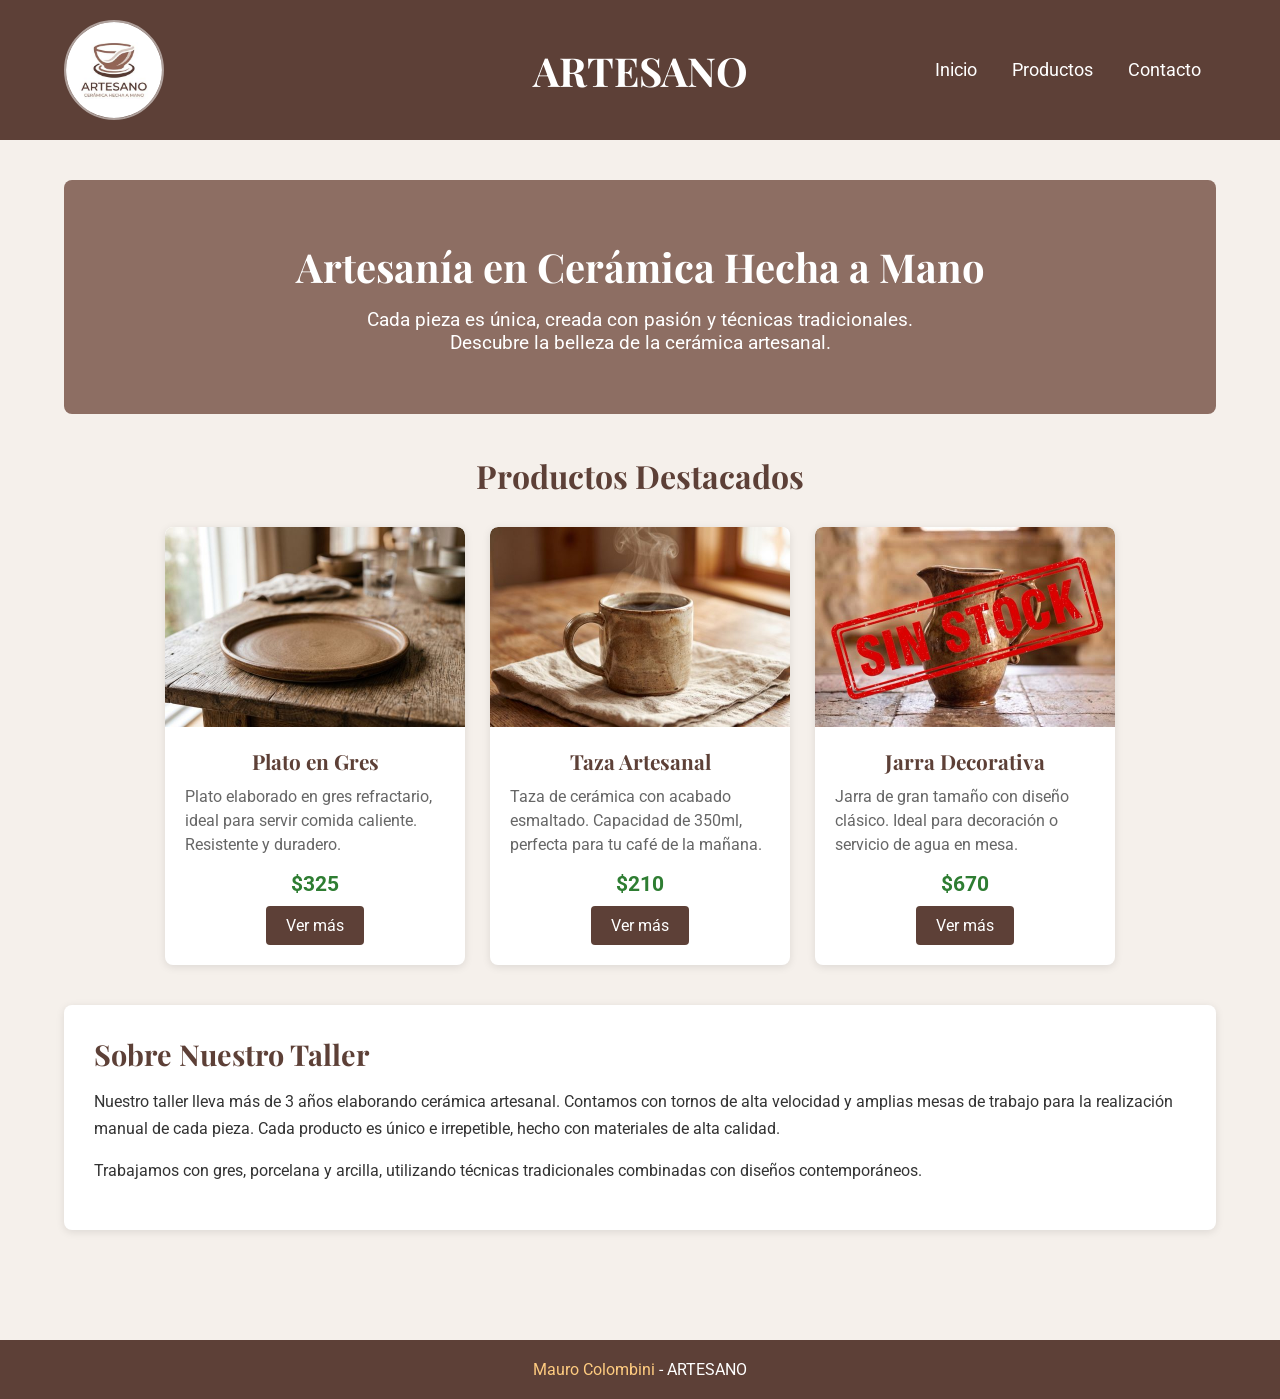
==== index.html @ 2f99ccf8 "Primer commit" ====
<!DOCTYPE html>
<html lang="es">
<head>
    <meta charset="UTF-8">
    <meta name="viewport" content="width=device-width, initial-scale=1.0">
    <title>ARTESANO - Cerámica Artesanal - Inicio</title>
    <link href="https://fonts.googleapis.com/css2?family=Playfair+Display:wght@400;700&family=Roboto:wght@400;700&display=swap" rel="stylesheet">
    <link rel="stylesheet" href="css/styles.css">
</head>
<body>
    <header class="site-header">
        <div class="site-header__container container">
            <a href="index.html" class="site-header__logo-link">
                <img src="img/logo.jpeg" alt="Logo de Cerámica Artesanal" class="site-header__logo">
            </a>
            <h1 class="site-header__title">ARTESANO</h1>
            <nav class="site-nav">
                <ul class="site-nav__list">
                    <li><a href="index.html" class="site-nav__link">Inicio</a></li>
                    <li><a href="pages/productos.html" class="site-nav__link">Productos</a></li>
                    <li><a href="pages/contacto.html" class="site-nav__link">Contacto</a></li>
                </ul>
            </nav>
        </div>
    </header>

    <main class="site-main">
        <div class="container">
            <section class="portada">
                <h2 class="portada__title">Artesanía en Cerámica Hecha a Mano</h2>
                <p class="portada__subtitle">Cada pieza es única, creada con pasión y técnicas tradicionales. Descubre la belleza de la cerámica artesanal.</p>
            </section>

            <section class="products-section">
                <h2 class="section-title">Productos Destacados</h2>
                <div class="cards">
                    <article class="card">
                        <img src="img/plato-gres.jpeg" alt="Plato de cerámica confeccionado en gres" class="card__image">
                        <div class="card__content">
                            <h3 class="card__title">Plato en Gres</h3>
                            <p class="card__description">Plato elaborado en gres refractario, ideal para servir comida caliente. Resistente y duradero.</p>
                            <p class="card__price">$325</p>
                            <a href="pages/productos.html" class="btn">Ver más</a>
                        </div>
                    </article>

                    <article class="card">
                        <img src="img/taza.jpeg" alt="Taza artesanal de cerámica" class="card__image">
                        <div class="card__content">
                            <h3 class="card__title">Taza Artesanal</h3>
                            <p class="card__description">Taza de cerámica con acabado esmaltado. Capacidad de 350ml, perfecta para tu café de la mañana.</p>
                            <p class="card__price">$210</p>
                            <a href="pages/productos.html" class="btn">Ver más</a>
                        </div>
                    </article>

                    <article class="card">
                        <img src="img/jarra_sin_stock.jpeg" alt="Jarra decorativa de cerámica" class="card__image">
                        <div class="card__content">
                            <h3 class="card__title">Jarra Decorativa</h3>
                            <p class="card__description">Jarra de gran tamaño con diseño clásico. Ideal para decoración o servicio de agua en mesa.</p>
                            <p class="card__price">$670</p>
                            <a href="pages/productos.html" class="btn">Ver más</a>
                        </div>
                    </article>
                </div>
            </section>

            <section class="info-section">
                <h2 class="info-section__title">Sobre Nuestro Taller</h2>
                <p class="info-section__text">Nuestro taller lleva más de 3 años elaborando cerámica artesanal. Contamos con tornos de alta velocidad y amplias mesas de trabajo para la realización manual de cada pieza. Cada producto es único e irrepetible, hecho con materiales de alta calidad.</p>
                <p class="info-section__text">Trabajamos con gres, porcelana y arcilla, utilizando técnicas tradicionales combinadas con diseños contemporáneos.</p>
            </section>
        </div>
    </main>

    <footer class="site-footer">
        <div class="container">
            <p><a href="mailto:mauroalexis@gmail.com" class="site-footer__link">Mauro Colombini</a> - ARTESANO</p>
        </div>
    </footer>
</body>
</html>
---- css/styles.css ----
/* ========================================
   RESET Y ESTILOS BASE
======================================== */
* {
    margin: 0;
    padding: 0;
    box-sizing: border-box;
}

body {
    font-family: 'Roboto', sans-serif;
    font-size: 16px;
    color: #333333;
    background-color: #f5f0eb;
}

h1, h2, h3 {
    font-family: 'Playfair Display', serif;
}

/* ========================================
   LAYOUT GENERAL - CONTENEDOR
   Usado en header, main y footer para centrar y limitar ancho
======================================== */
.container {
    width: 90%;
    max-width: 1200px;
    margin: 0 auto;
}

/* ========================================
   HEADER
   Barra superior con logo, título y navegación
======================================== */
.site-header {
    background-color: #5d4037;
    color: white;
    padding: 20px 0;
    /* Fijo al hacer scroll */
    position: sticky;
    top: 0;
    z-index: 100;
}

/* Contenedor flex del header: logo | título | nav */
.site-header__container {
    display: flex;
    flex-wrap: wrap;
    align-items: center;
    justify-content: space-between;
    gap: 20px;
}

/* Enlace que envuelve el logo - lleva a index.html */
.site-header__logo-link {
    flex: 1;
    display: flex;
    align-items: center;
    text-decoration: none;
    color: white;
}

/* Imagen del logo - circular con borde */
.site-header__logo {
    width: 100px;
    height: 100px;
    border-radius: 50%;
    object-fit: cover;
    border: 2px solid rgba(255, 255, 255, 0.5);
}

/* Título del sitio (nombre de la marca) */
.site-header__title {
    font-size: 2.5rem;
    margin: 0;
}

/* Navegación principal */
.site-nav {
    flex: 1;
}

.site-nav__list {
    display: flex;
    justify-content: flex-end;
    gap: 5px;
    list-style: none;
}

.site-nav__link {
    text-decoration: none;
    color: white;
    font-size: 1.1rem;
    padding: 8px 15px;
    border-radius: 4px;
    transition: background-color 0.3s;
}

.site-nav__link:hover {
    background-color: #8d6e63;
    cursor: pointer;
}

/* ========================================
   MAIN - ÁREA PRINCIPAL DE CONTENIDO
======================================== */
.site-main {
    padding: 40px 0;
    min-height: 70vh;
}

/* ========================================
   PORTADA / HERO (solo index.html)
   Sección de bienvenida con título y subtítulo
======================================== */
.portada {
    background-color: #8d6e63;
    color: white;
    text-align: center;
    padding: 60px 20px;
    margin-bottom: 40px;
    border-radius: 8px;
}

.portada__title {
    font-size: 2.5rem;
    margin-bottom: 15px;
}

.portada__subtitle {
    font-size: 1.2rem;
    font-family: 'Roboto', sans-serif;
    max-width: 600px;
    margin: 0 auto;
}

/* ========================================
   SECCIONES Y TÍTULOS DE SECCIÓN
======================================== */
.section-title {
    text-align: center;
    font-size: 2rem;
    color: #5d4037;
    margin-bottom: 30px;
}

.products-section {
    margin-bottom: 40px;
}

/* ========================================
   TARJETAS / CARDS - PRODUCTOS
   Grid de productos con imagen, info y botón
======================================== */
.cards {
    display: flex;
    flex-wrap: wrap;
    justify-content: center;
    gap: 25px;
    margin-bottom: 40px;
}

.card {
    background-color: white;
    border-radius: 8px;
    overflow: hidden;
    width: 300px;
    box-shadow: 0 2px 8px rgba(0, 0, 0, 0.1);
}

.card__image {
    width: 100%;
    height: 200px;
    object-fit: cover;
    background-color: #d7ccc8;
    display: block;
    border-radius: 8px 8px 0 0;
}

.card__content {
    display: flex;
    flex-direction: column;
    align-items: center;
    padding: 20px;
}

.card__title {
    color: #5d4037;
    margin-bottom: 10px;
    font-size: 1.3rem;
}

.card__description {
    color: #666666;
    margin-bottom: 15px;
    line-height: 1.5;
}

.card__price {
    color: #2e7d32;
    font-weight: bold;
    font-size: 1.3rem;
}

/* ========================================
   BOTONES
======================================== */
.btn {
    display: inline-block;
    background-color: #5d4037;
    color: white;
    padding: 10px 20px;
    text-decoration: none;
    border-radius: 4px;
    border: none;
    cursor: pointer;
    font-size: 1rem;
    margin-top: 10px;
}

.btn:hover {
    background-color: #3e2723;
}

/* Botón deshabilitado (sin stock) */
.btn--disabled,
.btn--disabled:hover {
    background-color: #bdbdbd;
    color: #757575;
    pointer-events: none;
}

/* ========================================
   SECCIONES INFORMATIVAS (info-section)
   Bloques con fondo blanco, sombra y padding
   Usados en: sobre taller, mapa, formulario, equipo
======================================== */
.info-section {
    background-color: white;
    padding: 30px;
    border-radius: 8px;
    margin-bottom: 30px;
    box-shadow: 0 2px 8px rgba(0, 0, 0, 0.1);
}

.info-section__title {
    color: #5d4037;
    margin-bottom: 15px;
    font-size: 1.8rem;
}

.info-section__text {
    line-height: 1.7;
    margin-bottom: 15px;
}

.info-section__image {
    width: 100%;
    max-width: 800px;
    border-radius: 8px;
    margin-top: 25px;
    margin-left: auto;
    margin-right: auto;
    background-color: #d7ccc8;
    display: block;
}

/* ========================================
   MAPA - CONTENEDOR DE IFRAME
======================================== */
.map-container {
    margin-top: 20px;
    border-radius: 8px;
    overflow: hidden;
}

.map-container__iframe {
    width: 100%;
    height: 400px;
    border: none;
    border-radius: 8px;
}

/* ========================================
   TABLA DE PRODUCTOS (productos.html)
======================================== */
.products-table {
    width: 100%;
    border-collapse: collapse;
    margin: 20px 0;
    background-color: white;
    border-radius: 8px;
    overflow: hidden;
    box-shadow: 0 2px 8px rgba(0, 0, 0, 0.1);
}

.products-table th {
    background-color: #5d4037;
    color: white;
    padding: 15px;
    text-align: left;
    font-size: 1.1rem;
}

.products-table td {
    padding: 12px 15px;
    border-bottom: 1px solid #e0e0e0;
}

.products-table tr:hover {
    background-color: #efebe9;
}

.products-table .stock-yes {
    color: #2e7d32;
    font-weight: bold;
}

.products-table .stock-no {
    color: #c62828;
    font-weight: bold;
}

/* ========================================
   FORMULARIO DE CONTACTO (contacto.html)
======================================== */
.contact-form {
    background-color: white;
    padding: 30px;
    border-radius: 8px;
    box-shadow: 0 2px 8px rgba(0, 0, 0, 0.1);
    max-width: 600px;
    margin: 0 auto;
}

.form-group {
    margin-bottom: 20px;
}

.form-group__label {
    display: block;
    margin-bottom: 8px;
    font-weight: bold;
    color: #5d4037;
}

.form-group__input,
.form-group__textarea,
.form-group__select {
    width: 100%;
    padding: 10px;
    border: 1px solid #ccc;
    border-radius: 4px;
    font-size: 1rem;
    font-family: 'Roboto', sans-serif;
}

.form-group__textarea {
    resize: vertical;
}

/* ========================================
   FOOTER
======================================== */
.site-footer {
    background-color: #5d4037;
    color: white;
    text-align: center;
    padding: 20px 0;
    margin-top: 40px;
}

.site-footer__link {
    color: #ffcc80;
    text-decoration: none;
}

.site-footer__link:hover {
    text-decoration: underline;
}

/* ========================================
   LISTA DEL EQUIPO (contacto.html)
======================================== */
.equipo-lista {
    list-style-position: inside;
    margin-bottom: 25px;
}

.equipo-lista li {
    line-height: 1.7;
    margin-bottom: 12px;
    color: #444444;
}

.equipo-lista li strong {
    color: #5d4037;
}
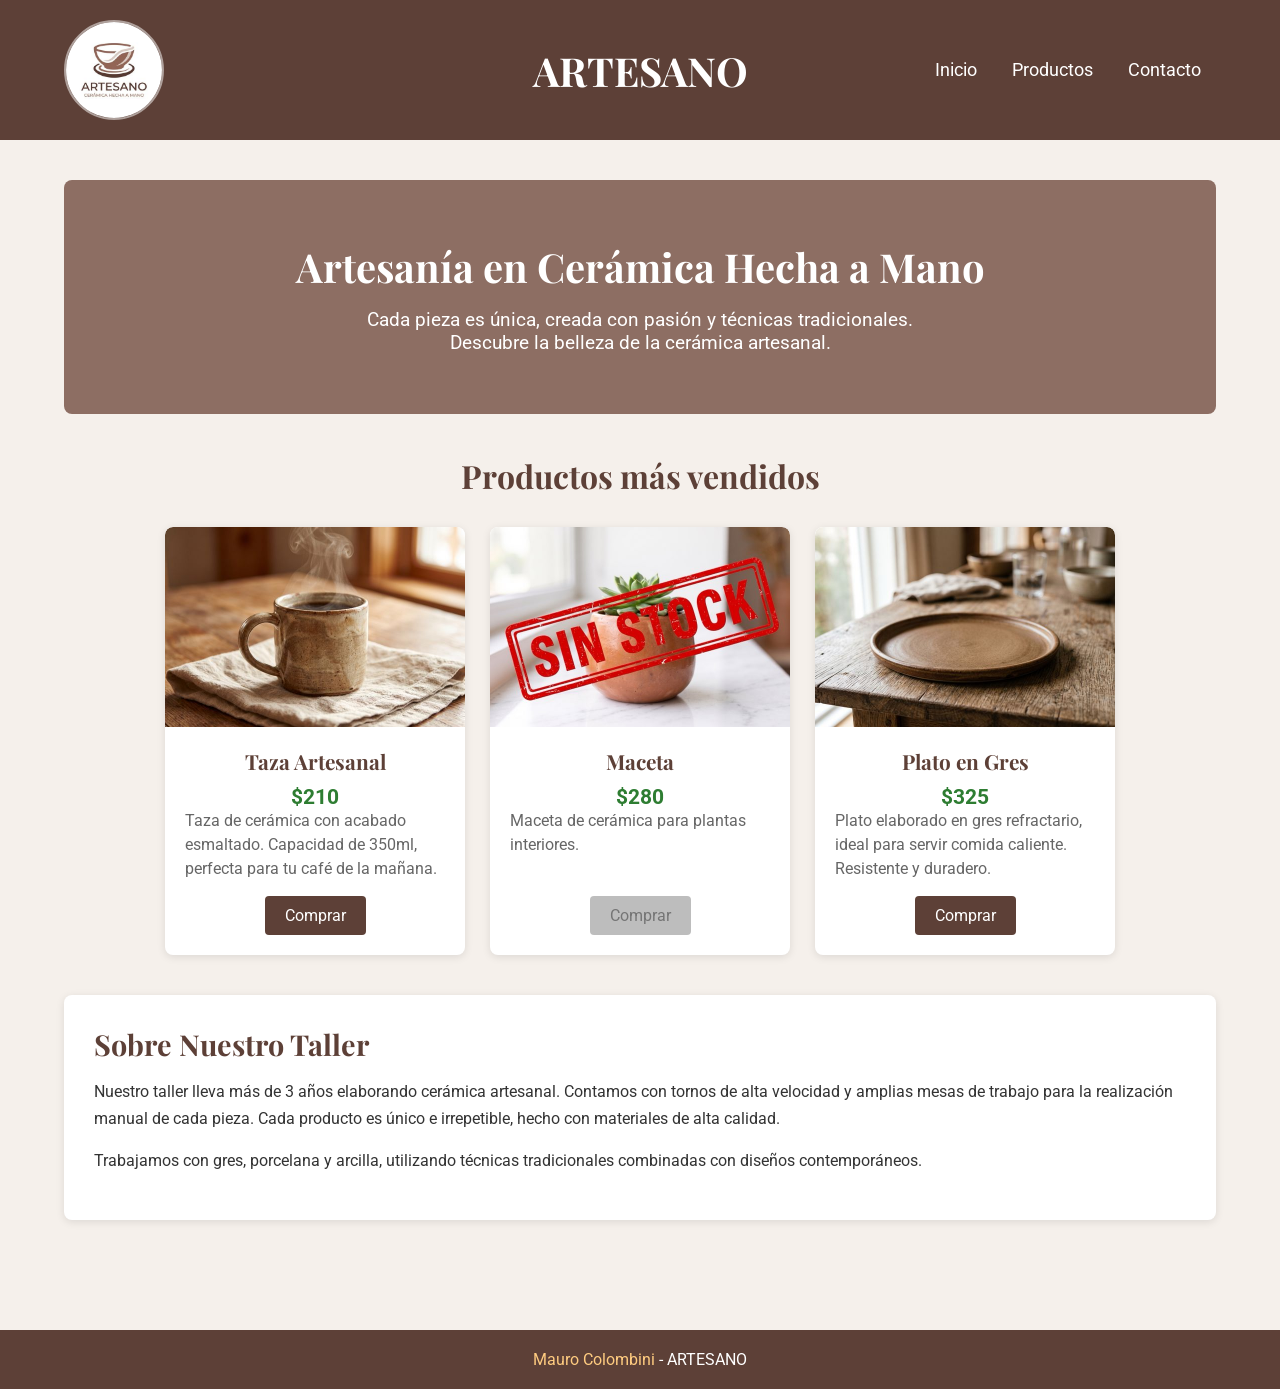
==== commit e9d960cc: "Genera tarjetas y tabla de productos con JavaScript Agrega la carpeta js/ con modulos que arman las " ====
--- a/index.html
+++ b/index.html
@@ -32,38 +32,8 @@
             </section>
 
             <section class="products-section">
-                <h2 class="section-title">Productos Destacados</h2>
-                <div class="cards">
-                    <article class="card">
-                        <img src="img/plato-gres.jpeg" alt="Plato de cerámica confeccionado en gres" class="card__image">
-                        <div class="card__content">
-                            <h3 class="card__title">Plato en Gres</h3>
-                            <p class="card__description">Plato elaborado en gres refractario, ideal para servir comida caliente. Resistente y duradero.</p>
-                            <p class="card__price">$325</p>
-                            <a href="pages/productos.html" class="btn">Ver más</a>
-                        </div>
-                    </article>
-
-                    <article class="card">
-                        <img src="img/taza.jpeg" alt="Taza artesanal de cerámica" class="card__image">
-                        <div class="card__content">
-                            <h3 class="card__title">Taza Artesanal</h3>
-                            <p class="card__description">Taza de cerámica con acabado esmaltado. Capacidad de 350ml, perfecta para tu café de la mañana.</p>
-                            <p class="card__price">$210</p>
-                            <a href="pages/productos.html" class="btn">Ver más</a>
-                        </div>
-                    </article>
-
-                    <article class="card">
-                        <img src="img/jarra_sin_stock.jpeg" alt="Jarra decorativa de cerámica" class="card__image">
-                        <div class="card__content">
-                            <h3 class="card__title">Jarra Decorativa</h3>
-                            <p class="card__description">Jarra de gran tamaño con diseño clásico. Ideal para decoración o servicio de agua en mesa.</p>
-                            <p class="card__price">$670</p>
-                            <a href="pages/productos.html" class="btn">Ver más</a>
-                        </div>
-                    </article>
-                </div>
+                <h2 class="section-title">Productos más vendidos</h2>
+                <div id="tarjetas" class="cards"></div>
             </section>
 
             <section class="info-section">
@@ -79,5 +49,7 @@
             <p><a href="mailto:mauroalexis@gmail.com" class="site-footer__link">Mauro Colombini</a> - ARTESANO</p>
         </div>
     </footer>
+
+    <script type="module" src="./js/index.js"></script>
 </body>
 </html>
--- a/css/styles.css
+++ b/css/styles.css
@@ -166,6 +166,8 @@
     overflow: hidden;
     width: 300px;
     box-shadow: 0 2px 8px rgba(0, 0, 0, 0.1);
+    display: flex;
+    flex-direction: column;
 }
 
 .card__image {
@@ -182,6 +184,7 @@
     flex-direction: column;
     align-items: center;
     padding: 20px;
+    flex: 1;
 }
 
 .card__title {
@@ -220,6 +223,11 @@
 
 .btn:hover {
     background-color: #3e2723;
+}
+
+/* Dentro de la tarjeta, empuja el botón al fondo para alinear todos */
+.card__content .btn {
+    margin-top: auto;
 }
 
 /* Botón deshabilitado (sin stock) */
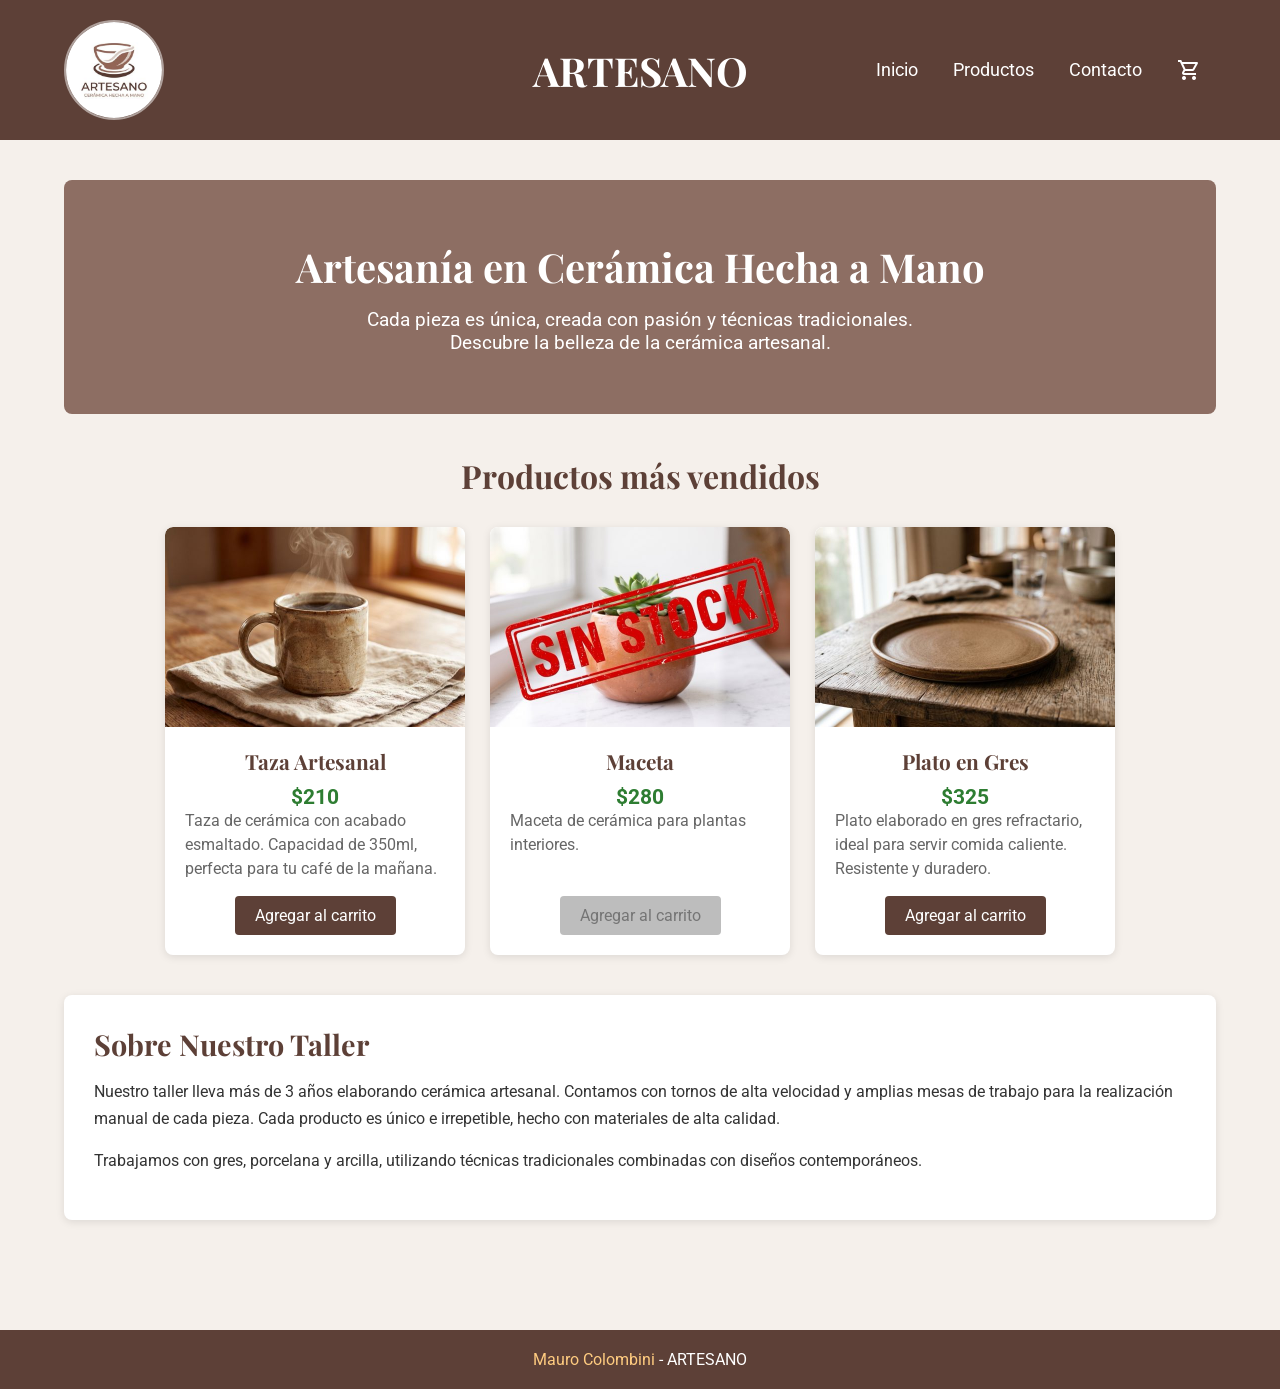
==== commit 40af5be7: "Agregado del carrito de compras" ====
--- a/index.html
+++ b/index.html
@@ -5,6 +5,7 @@
     <meta name="viewport" content="width=device-width, initial-scale=1.0">
     <title>ARTESANO - Cerámica Artesanal - Inicio</title>
     <link href="https://fonts.googleapis.com/css2?family=Playfair+Display:wght@400;700&family=Roboto:wght@400;700&display=swap" rel="stylesheet">
+    <link href="https://fonts.googleapis.com/css2?family=Material+Symbols+Outlined:opsz,wght,FILL,GRAD@24,400,0,0&display=block" rel="stylesheet">
     <link rel="stylesheet" href="css/styles.css">
 </head>
 <body>
@@ -19,6 +20,7 @@
                     <li><a href="index.html" class="site-nav__link">Inicio</a></li>
                     <li><a href="pages/productos.html" class="site-nav__link">Productos</a></li>
                     <li><a href="pages/contacto.html" class="site-nav__link">Contacto</a></li>
+                    <li><a href="./pages/carrito.html" class="carrito-icono" aria-label="Carrito de compras"><span class="material-symbols-outlined" aria-hidden="true">shopping_cart</span><span id="contador-carrito"></span></a></li>
                 </ul>
             </nav>
         </div>
@@ -50,6 +52,7 @@
         </div>
     </footer>
 
+    <script type="module" src="./js/contador.js"></script>
     <script type="module" src="./js/index.js"></script>
 </body>
 </html>
--- a/css/styles.css
+++ b/css/styles.css
@@ -12,6 +12,10 @@
     font-size: 16px;
     color: #333333;
     background-color: #f5f0eb;
+    /* Columna de al menos la altura de la pantalla: el footer queda siempre abajo */
+    display: flex;
+    flex-direction: column;
+    min-height: 100vh;
 }
 
 h1, h2, h3 {
@@ -83,6 +87,7 @@
 .site-nav__list {
     display: flex;
     justify-content: flex-end;
+    align-items: center;
     gap: 5px;
     list-style: none;
 }
@@ -101,12 +106,65 @@
     cursor: pointer;
 }
 
+/* Icono del carrito: misma medida y estilo que los otros enlaces del menú */
+.carrito-icono {
+    position: relative;
+    display: inline-block;
+    color: white;                /* el icono usa este color */
+    padding: 8px 15px;           /* igual que .site-nav__link */
+    font-size: 1.1rem;
+    text-decoration: none;
+    border-radius: 4px;
+    transition: background-color 0.3s;
+}
+
+.carrito-icono:hover,
+.carrito-icono:focus-visible {
+    background-color: #8d6e63;   /* mismo hover que los otros enlaces */
+    outline: none;
+}
+
+.carrito-icono:focus-visible {
+    outline: 2px solid white;
+}
+
+/* Icono de Material Symbols: toma el color del texto (white) */
+.carrito-icono .material-symbols-outlined {
+    display: block;
+    font-size: 1.5rem;
+}
+
+/* Globito con la cantidad de productos, en la esquina del icono */
+#contador-carrito {
+    position: absolute;
+    top: 0;
+    right: -2px;            /* pegado a la esquina del icono */
+    min-width: 20px;
+    height: 20px;
+    padding: 0 5px;
+    display: flex;
+    align-items: center;
+    justify-content: center;
+    font-family: "Roboto", sans-serif;
+    font-size: 0.8rem;
+    font-weight: 700;
+    color: #3e2723;              /* marrón oscuro de la paleta */
+    background-color: #d7ccc8;   /* beige de la paleta (el de las tarjetas) */
+    border: 2px solid #5d4037;   /* borde del color del header para separarlo */
+    border-radius: 999px;
+}
+
+/* Si el carrito está vacío no se muestra el globito */
+#contador-carrito:empty {
+    display: none;
+}
+
 /* ========================================
    MAIN - ÁREA PRINCIPAL DE CONTENIDO
 ======================================== */
 .site-main {
     padding: 40px 0;
-    min-height: 70vh;
+    flex: 1; /* ocupa el espacio libre y empuja el footer hacia abajo */
 }
 
 /* ========================================
@@ -403,4 +461,109 @@
 
 .equipo-lista li strong {
     color: #5d4037;
-}+}
+
+/* ========================================
+   CARRITO (carrito.html)
+======================================== */
+/* Tabla: precio, cantidad y subtotal centrados; botón pegado a la derecha */
+.carrito-tabla th,
+.carrito-tabla td {
+    vertical-align: middle;
+}
+
+.carrito-tabla th:nth-child(n+2),
+.carrito-tabla td:nth-child(n+2) {
+    text-align: center;
+}
+
+.carrito-tabla th:last-child,
+.carrito-tabla td:last-child {
+    text-align: right;
+}
+
+/* Fila del total: coloreada como el encabezado, etiqueta a la izquierda y monto bajo Subtotal */
+.carrito-tabla tfoot td {
+    background-color: #5d4037;
+    color: white;
+    border-bottom: none;
+    padding: 18px 15px;
+    font-weight: 700;
+}
+
+.carrito-tabla td.carrito-total__etiqueta {
+    text-align: left;
+    font-size: 1.4rem;
+}
+
+.carrito-tabla td.carrito-total__monto {
+    text-align: center;
+    font-size: 1.6rem;
+}
+
+/* Botones debajo del total: Vaciar (secundario) y Comprar (principal) */
+.acciones-carrito {
+    display: flex;
+    justify-content: flex-end;
+    flex-wrap: wrap;
+    gap: 12px;
+    margin-top: 20px;
+}
+
+.acciones-carrito .btn {
+    margin-top: 0;
+}
+
+/* Los <button> necesitan reset para verse igual que los enlaces .btn */
+button.btn {
+    border: none;
+    cursor: pointer;
+    font-family: inherit;
+    font-size: 0.9rem;
+}
+
+/* Botón secundario: solo contorno */
+.btn--secundario,
+button.btn--secundario {
+    background-color: transparent;
+    color: #5d4037;
+    border: 2px solid #5d4037;
+}
+
+.btn--secundario:hover {
+    background-color: #5d4037;
+    color: white;
+}
+
+/* En pantallas chicas la tabla se desplaza de costado en vez de romper el diseño */
+#contenedor-carrito {
+    overflow-x: auto;
+}
+
+/* Mensaje de carrito vacío */
+.carrito-vacio {
+    display: flex;
+    flex-direction: column;
+    align-items: center;
+    gap: 12px;
+    padding: 50px 20px;
+    text-align: center;
+    background-color: white;
+    border-radius: 8px;
+    box-shadow: 0 2px 8px rgba(0, 0, 0, 0.1);
+}
+
+.carrito-vacio .material-symbols-outlined {
+    font-size: 4rem;
+    color: #8d6e63;
+}
+
+.carrito-vacio__titulo {
+    font-size: 1.5rem;
+    color: #5d4037;
+}
+
+.carrito-vacio__texto {
+    color: #666666;
+    margin-bottom: 8px;
+}
